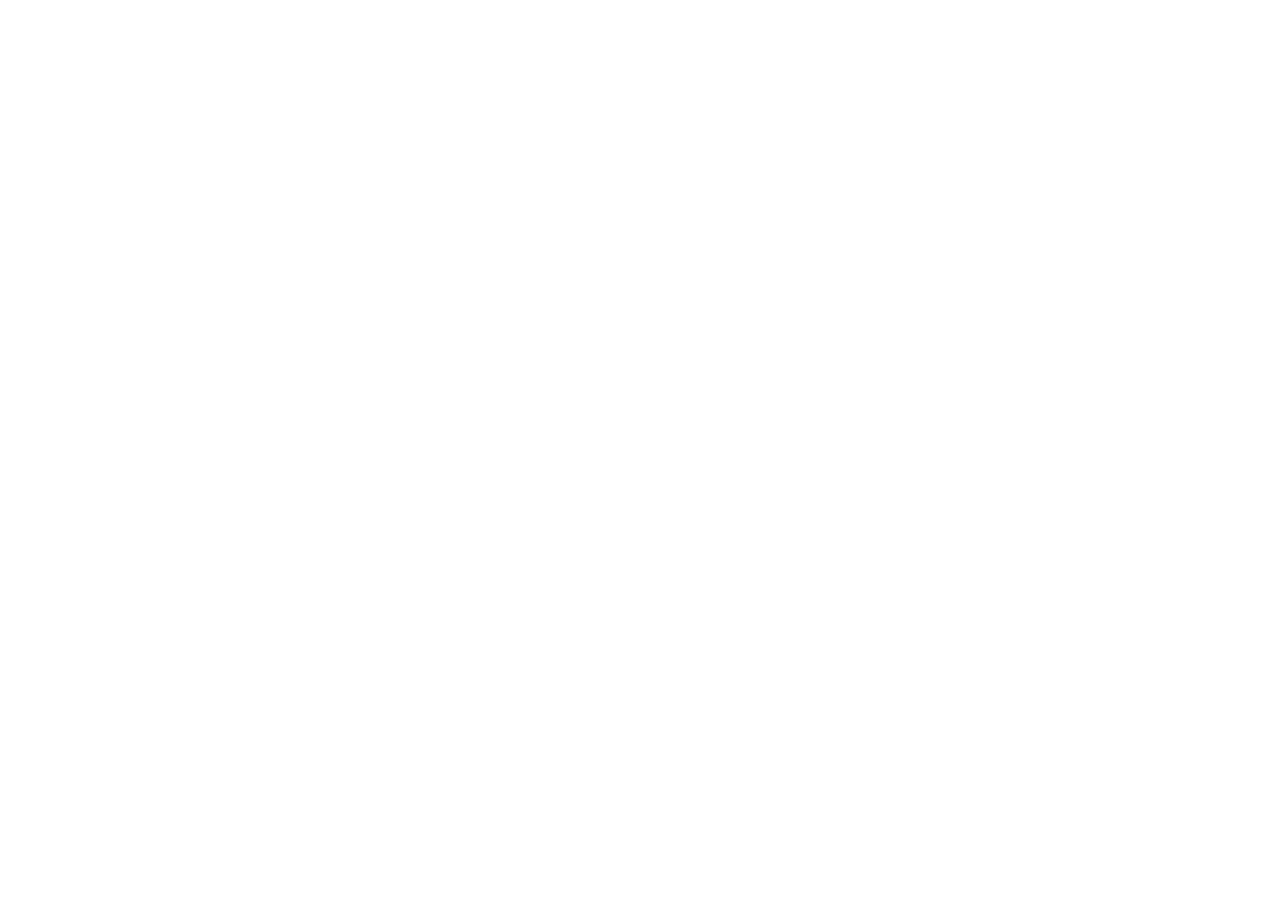
==== index.html @ 955f9f9b "add base file structure" ====
<!DOCTYPE html>
<html>
<head>
  <meta charset="utf-8">
  <link rel="stylesheet" href="my_style.css">
  <title></title>
  <meta name="viewport" content="width=device-width, initial-scale=1">
</head>
<body>

</body>
</html>
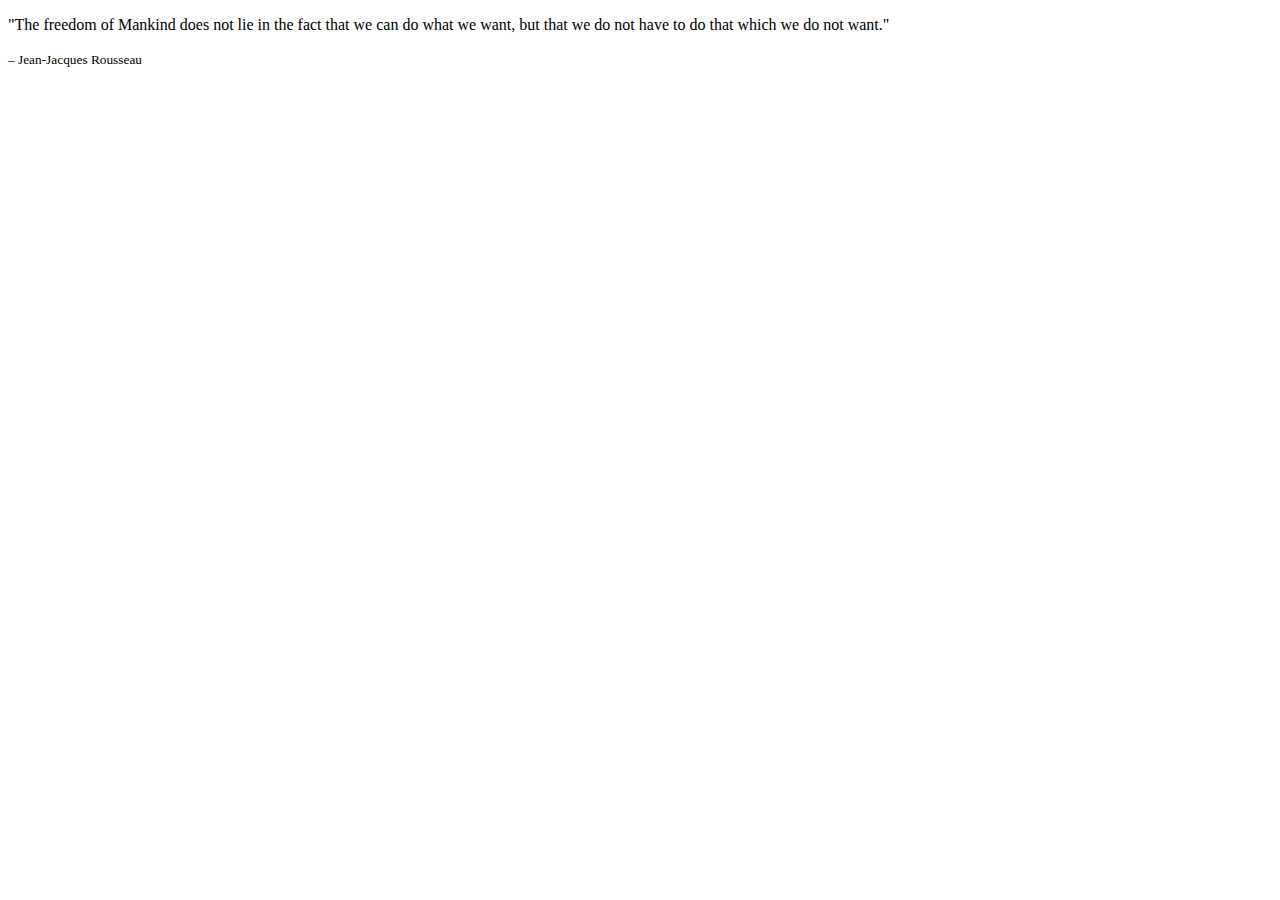
==== commit 9677a2d7: "base html structure" ====
--- a/index.html
+++ b/index.html
@@ -2,11 +2,19 @@
 <html>
 <head>
   <meta charset="utf-8">
-  <link rel="stylesheet" href="my_style.css">
-  <title></title>
-  <meta name="viewport" content="width=device-width, initial-scale=1">
+  <meta name="viewport" content="width=device-width initial-scale=1">
+  
+  <link rel="stylesheet" type="text/css" href="main.css">
+  <link href="https://fonts.googleapis.com/css?family=Crimson+Text|Julius+Sans+One" rel="stylesheet">
+  
+  <title>Freedom</title>
 </head>
 <body>
 
+  <div class="wrapper">
+    <p class="quote">"The freedom of Mankind does not lie in the fact that we can do what we want, but that we do not have to do that which we do not want."</p>
+    <p class="author"><small>– Jean-Jacques Rousseau</small></p>
+  </div>
+    
 </body>
 </html>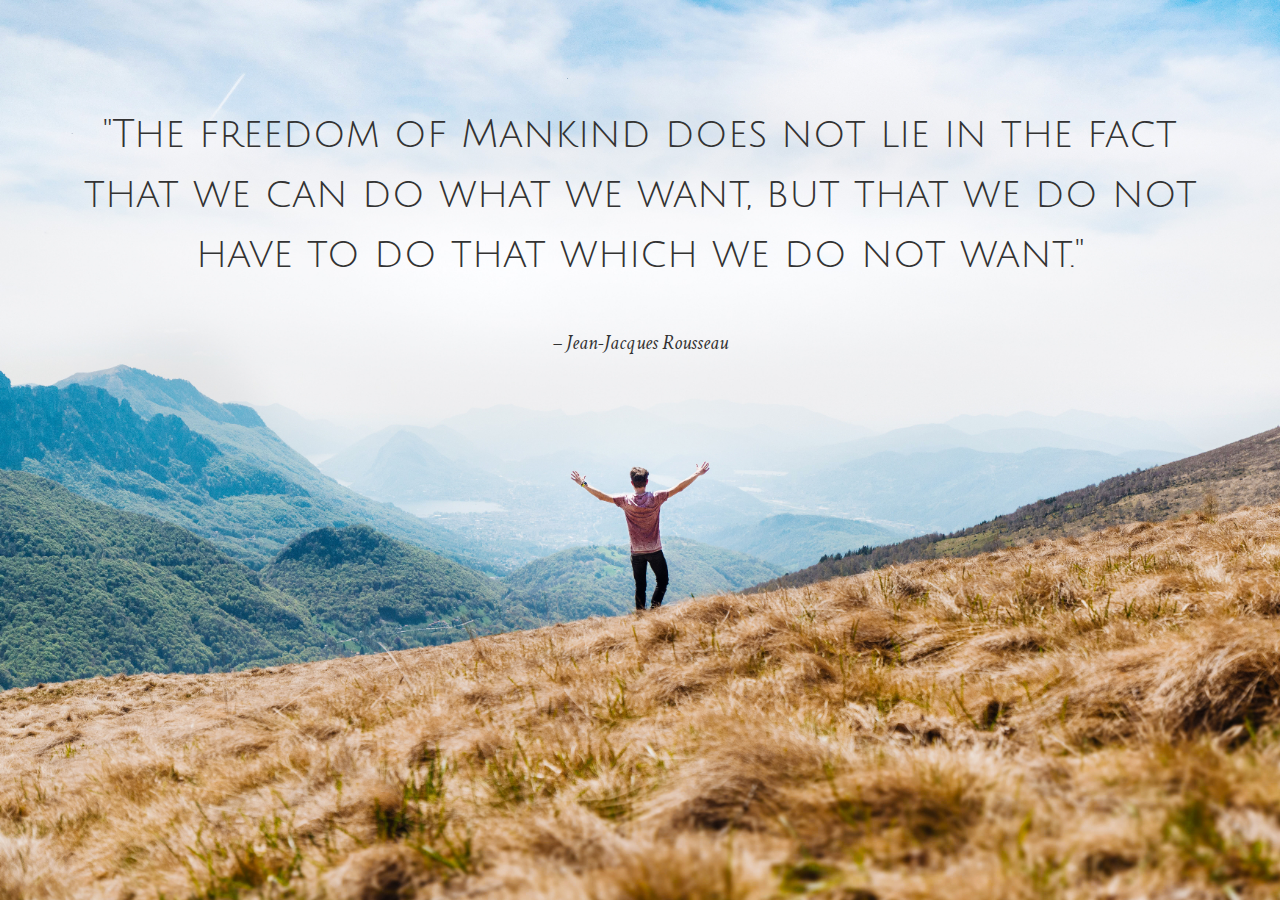
==== commit 3f4a197f: "font style fixed" ====
--- a/index.html
+++ b/index.html
@@ -2,11 +2,14 @@
 <html>
 <head>
   <meta charset="utf-8">
+  <meta http-equiv="X-UA-Compatible" content="IE=edge">
   <meta name="viewport" content="width=device-width initial-scale=1">
   
   <link rel="stylesheet" type="text/css" href="main.css">
+  <link rel="preconnect" href="https://fonts.googleapis.com">
   <link href="https://fonts.googleapis.com/css?family=Crimson+Text|Julius+Sans+One" rel="stylesheet">
-  
+  <link rel="preconnect" href="https://fonts.googleapis.com">
+  <link href="https://fonts.googleapis.com/css2?family=Crimson+Text&display=swap" rel="stylesheet">
   <title>Freedom</title>
 </head>
 <body>
--- a/main.css
+++ b/main.css
@@ -0,0 +1,33 @@
+html,
+body {
+  margin: 0;
+  padding: 0;
+  font-size: 100%;
+  line-height: 1.5;
+}
+
+body {
+  width: 100%;
+  height: 100vh;
+  background: url('assets/freedom.jpg') no-repeat center;
+  background-size: cover;
+  color: #333;
+}
+
+.wrapper {
+  padding-top: 4rem;
+  width: 90%;
+  margin: 0 auto;
+  text-align: center;
+}
+
+.quote {
+  font-family: 'Julius Sans One', sans-serif;
+  font-size: 2.5rem; 
+}
+
+.author {
+  font-family: 'Crimson Text', serif;
+  font-size: 1.5rem;
+  font-style: italic;
+}